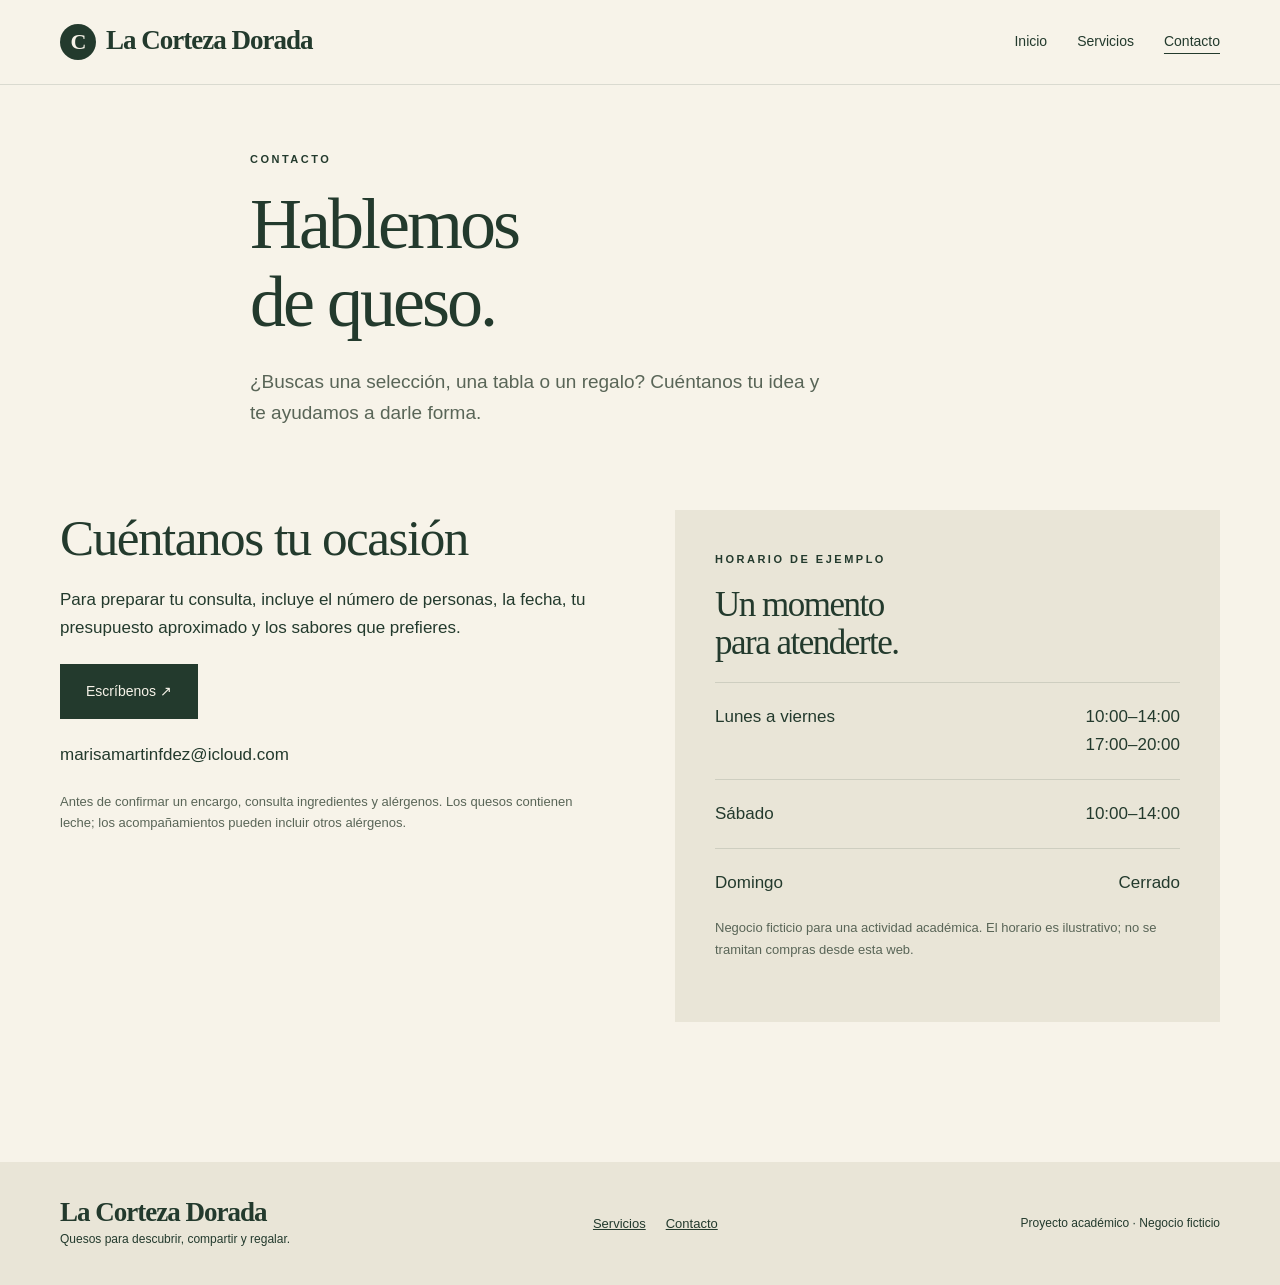
==== contacto.html @ 7dd0cf39 "Primera versión de La Corteza Dorada" ====
<!DOCTYPE html>
<html lang="es"><head><meta charset="UTF-8"><meta name="viewport" content="width=device-width,initial-scale=1"><title>Contacto – La Corteza Dorada</title>
<meta name="robots" content="max-image-preview:large">


<style id="wp-img-auto-sizes-contain-inline-css">
img:is([sizes=auto i],[sizes^="auto," i]){contain-intrinsic-size:3000px 1500px}
/*# sourceURL=wp-img-auto-sizes-contain-inline-css */
</style>
<style id="wp-emoji-styles-inline-css">

	img.wp-smiley, img.emoji {
		display: inline !important;
		border: none !important;
		box-shadow: none !important;
		height: 1em !important;
		width: 1em !important;
		margin: 0 0.07em !important;
		vertical-align: -0.1em !important;
		background: none !important;
		padding: 0 !important;
	}
/*# sourceURL=wp-emoji-styles-inline-css */
</style>
<style id="wp-block-library-inline-css">
:root{--wp-block-synced-color:#7a00df;--wp-block-synced-color--rgb:122,0,223;--wp-bound-block-color:var(--wp-block-synced-color);--wp-editor-canvas-background:#ddd;--wp-admin-theme-color:#007cba;--wp-admin-theme-color--rgb:0,124,186;--wp-admin-theme-color-darker-10:#006ba1;--wp-admin-theme-color-darker-10--rgb:0,107,160.5;--wp-admin-theme-color-darker-20:#005a87;--wp-admin-theme-color-darker-20--rgb:0,90,135;--wp-admin-border-width-focus:2px}@media (min-resolution:192dpi){:root{--wp-admin-border-width-focus:1.5px}}.wp-element-button{cursor:pointer}:root .has-very-light-gray-background-color{background-color:#eee}:root .has-very-dark-gray-background-color{background-color:#313131}:root .has-very-light-gray-color{color:#eee}:root .has-very-dark-gray-color{color:#313131}:root .has-vivid-green-cyan-to-vivid-cyan-blue-gradient-background{background:linear-gradient(135deg,#00d084,#0693e3)}:root .has-purple-crush-gradient-background{background:linear-gradient(135deg,#34e2e4,#4721fb 50%,#ab1dfe)}:root .has-hazy-dawn-gradient-background{background:linear-gradient(135deg,#faaca8,#dad0ec)}:root .has-subdued-olive-gradient-background{background:linear-gradient(135deg,#fafae1,#67a671)}:root .has-atomic-cream-gradient-background{background:linear-gradient(135deg,#fdd79a,#004a59)}:root .has-nightshade-gradient-background{background:linear-gradient(135deg,#330968,#31cdcf)}:root .has-midnight-gradient-background{background:linear-gradient(135deg,#020381,#2874fc)}:root{--wp--preset--font-size--normal:16px;--wp--preset--font-size--huge:42px}.has-regular-font-size{font-size:1em}.has-larger-font-size{font-size:2.625em}.has-normal-font-size{font-size:var(--wp--preset--font-size--normal)}.has-huge-font-size{font-size:var(--wp--preset--font-size--huge)}:root .has-text-align-center{text-align:center}:root .has-text-align-left{text-align:left}:root .has-text-align-right{text-align:right}.has-fit-text{white-space:nowrap!important}#end-resizable-editor-section{display:none}.aligncenter{clear:both}.items-justified-left{justify-content:flex-start}.items-justified-center{justify-content:center}.items-justified-right{justify-content:flex-end}.items-justified-space-between{justify-content:space-between}.screen-reader-text{word-wrap:normal!important;border:0;clip-path:inset(50%);height:1px;margin:-1px;overflow:hidden;padding:0;position:absolute;width:1px;word-break:normal!important}.screen-reader-text:focus{background-color:#ddd;clip-path:none;color:#444;display:block;font-size:1em;height:auto;left:5px;line-height:normal;padding:15px 23px 14px;text-decoration:none;top:5px;width:auto;z-index:100000}html :where(.has-border-color){border-style:solid}html :where([style^=border-color],[style*=";border-color"],[style*="; border-color"]){border-style:solid}html :where([style^=border-top-color],[style*=";border-top-color"],[style*="; border-top-color"]){border-top-style:solid}html :where([style^=border-right-color],[style*=";border-right-color"],[style*="; border-right-color"]){border-right-style:solid}html :where([style^=border-bottom-color],[style*=";border-bottom-color"],[style*="; border-bottom-color"]){border-bottom-style:solid}html :where([style^=border-left-color],[style*=";border-left-color"],[style*="; border-left-color"]){border-left-style:solid}html :where([style^=border-width],[style*=";border-width"],[style*="; border-width"]){border-style:solid}html :where([style^=border-top-width],[style*=";border-top-width"],[style*="; border-top-width"]){border-top-style:solid}html :where([style^=border-right-width],[style*=";border-right-width"],[style*="; border-right-width"]){border-right-style:solid}html :where([style^=border-bottom-width],[style*=";border-bottom-width"],[style*="; border-bottom-width"]){border-bottom-style:solid}html :where([style^=border-left-width],[style*=";border-left-width"],[style*="; border-left-width"]){border-left-style:solid}html :where(img[class*=wp-image-]){height:auto;max-width:100%}:where(figure){margin:0 0 1em}html :where(.is-position-sticky){--wp-admin--admin-bar--position-offset:var(--wp-admin--admin-bar--height,0px)}@media screen and (max-width:600px){html :where(.is-position-sticky){--wp-admin--admin-bar--position-offset:0px}}

/*# sourceURL=/wp-includes/css/dist/block-library/common.min.css */
</style>
<style id="classic-theme-styles-inline-css">
/*! This file is auto-generated */
.wp-block-button__link{color:#fff;background-color:#32373c;border-radius:9999px;box-shadow:none;text-decoration:none;padding:calc(.667em + 2px) calc(1.333em + 2px);font-size:1.125em}.wp-block-file__button{background:#32373c;color:#fff;text-decoration:none}
/*# sourceURL=/wp-includes/css/classic-themes.min.css */
</style>

<style id="global-styles-inline-css">
:root{--wp--preset--aspect-ratio--square: 1;--wp--preset--aspect-ratio--4-3: 4/3;--wp--preset--aspect-ratio--3-4: 3/4;--wp--preset--aspect-ratio--3-2: 3/2;--wp--preset--aspect-ratio--2-3: 2/3;--wp--preset--aspect-ratio--16-9: 16/9;--wp--preset--aspect-ratio--9-16: 9/16;--wp--preset--color--black: #000000;--wp--preset--color--cyan-bluish-gray: #abb8c3;--wp--preset--color--white: #ffffff;--wp--preset--color--pale-pink: #f78da7;--wp--preset--color--vivid-red: #cf2e2e;--wp--preset--color--luminous-vivid-orange: #ff6900;--wp--preset--color--luminous-vivid-amber: #fcb900;--wp--preset--color--light-green-cyan: #7bdcb5;--wp--preset--color--vivid-green-cyan: #00d084;--wp--preset--color--pale-cyan-blue: #8ed1fc;--wp--preset--color--vivid-cyan-blue: #0693e3;--wp--preset--color--vivid-purple: #9b51e0;--wp--preset--gradient--vivid-cyan-blue-to-vivid-purple: linear-gradient(135deg,rgb(6,147,227) 0%,rgb(155,81,224) 100%);--wp--preset--gradient--light-green-cyan-to-vivid-green-cyan: linear-gradient(135deg,rgb(122,220,180) 0%,rgb(0,208,130) 100%);--wp--preset--gradient--luminous-vivid-amber-to-luminous-vivid-orange: linear-gradient(135deg,rgb(252,185,0) 0%,rgb(255,105,0) 100%);--wp--preset--gradient--luminous-vivid-orange-to-vivid-red: linear-gradient(135deg,rgb(255,105,0) 0%,rgb(207,46,46) 100%);--wp--preset--gradient--very-light-gray-to-cyan-bluish-gray: linear-gradient(135deg,rgb(238,238,238) 0%,rgb(169,184,195) 100%);--wp--preset--gradient--cool-to-warm-spectrum: linear-gradient(135deg,rgb(74,234,220) 0%,rgb(151,120,209) 20%,rgb(207,42,186) 40%,rgb(238,44,130) 60%,rgb(251,105,98) 80%,rgb(254,248,76) 100%);--wp--preset--gradient--blush-light-purple: linear-gradient(135deg,rgb(255,206,236) 0%,rgb(152,150,240) 100%);--wp--preset--gradient--blush-bordeaux: linear-gradient(135deg,rgb(254,205,165) 0%,rgb(254,45,45) 50%,rgb(107,0,62) 100%);--wp--preset--gradient--luminous-dusk: linear-gradient(135deg,rgb(255,203,112) 0%,rgb(199,81,192) 50%,rgb(65,88,208) 100%);--wp--preset--gradient--pale-ocean: linear-gradient(135deg,rgb(255,245,203) 0%,rgb(182,227,212) 50%,rgb(51,167,181) 100%);--wp--preset--gradient--electric-grass: linear-gradient(135deg,rgb(202,248,128) 0%,rgb(113,206,126) 100%);--wp--preset--gradient--midnight: linear-gradient(135deg,rgb(2,3,129) 0%,rgb(40,116,252) 100%);--wp--preset--font-size--small: 13px;--wp--preset--font-size--medium: 20px;--wp--preset--font-size--large: 36px;--wp--preset--font-size--x-large: 42px;--wp--preset--spacing--20: 0.44rem;--wp--preset--spacing--30: 0.67rem;--wp--preset--spacing--40: 1rem;--wp--preset--spacing--50: 1.5rem;--wp--preset--spacing--60: 2.25rem;--wp--preset--spacing--70: 3.38rem;--wp--preset--spacing--80: 5.06rem;--wp--preset--shadow--natural: 6px 6px 9px rgba(0, 0, 0, 0.2);--wp--preset--shadow--deep: 12px 12px 50px rgba(0, 0, 0, 0.4);--wp--preset--shadow--sharp: 6px 6px 0px rgba(0, 0, 0, 0.2);--wp--preset--shadow--outlined: 6px 6px 0px -3px rgb(255, 255, 255), 6px 6px rgb(0, 0, 0);--wp--preset--shadow--crisp: 6px 6px 0px rgb(0, 0, 0);}.wp-block-button{--wp--preset--dimension--25: 25%;--wp--preset--dimension--50: 50%;--wp--preset--dimension--75: 75%;--wp--preset--dimension--100: 100%;}:where(body) { margin: 0; }:where(.is-layout-flex){gap: 0.5em;}:where(.is-layout-grid){gap: 0.5em;}body .is-layout-flex{display: flex;}.is-layout-flex{flex-wrap: wrap;align-items: center;}.is-layout-flex > :is(*, div){margin: 0;}body .is-layout-grid{display: grid;}.is-layout-grid > :is(*, div){margin: 0;}body{padding-top: 0px;padding-right: 0px;padding-bottom: 0px;padding-left: 0px;}:root :where(.wp-element-button, .wp-block-button__link){background-color: #32373c;border-width: 0;color: #fff;font-family: inherit;font-size: inherit;font-style: inherit;font-weight: inherit;letter-spacing: inherit;line-height: inherit;padding-top: calc(0.667em + 2px);padding-right: calc(1.333em + 2px);padding-bottom: calc(0.667em + 2px);padding-left: calc(1.333em + 2px);text-decoration: none;text-transform: inherit;}.has-black-color{color: var(--wp--preset--color--black) !important;}.has-cyan-bluish-gray-color{color: var(--wp--preset--color--cyan-bluish-gray) !important;}.has-white-color{color: var(--wp--preset--color--white) !important;}.has-pale-pink-color{color: var(--wp--preset--color--pale-pink) !important;}.has-vivid-red-color{color: var(--wp--preset--color--vivid-red) !important;}.has-luminous-vivid-orange-color{color: var(--wp--preset--color--luminous-vivid-orange) !important;}.has-luminous-vivid-amber-color{color: var(--wp--preset--color--luminous-vivid-amber) !important;}.has-light-green-cyan-color{color: var(--wp--preset--color--light-green-cyan) !important;}.has-vivid-green-cyan-color{color: var(--wp--preset--color--vivid-green-cyan) !important;}.has-pale-cyan-blue-color{color: var(--wp--preset--color--pale-cyan-blue) !important;}.has-vivid-cyan-blue-color{color: var(--wp--preset--color--vivid-cyan-blue) !important;}.has-vivid-purple-color{color: var(--wp--preset--color--vivid-purple) !important;}.has-black-background-color{background-color: var(--wp--preset--color--black) !important;}.has-cyan-bluish-gray-background-color{background-color: var(--wp--preset--color--cyan-bluish-gray) !important;}.has-white-background-color{background-color: var(--wp--preset--color--white) !important;}.has-pale-pink-background-color{background-color: var(--wp--preset--color--pale-pink) !important;}.has-vivid-red-background-color{background-color: var(--wp--preset--color--vivid-red) !important;}.has-luminous-vivid-orange-background-color{background-color: var(--wp--preset--color--luminous-vivid-orange) !important;}.has-luminous-vivid-amber-background-color{background-color: var(--wp--preset--color--luminous-vivid-amber) !important;}.has-light-green-cyan-background-color{background-color: var(--wp--preset--color--light-green-cyan) !important;}.has-vivid-green-cyan-background-color{background-color: var(--wp--preset--color--vivid-green-cyan) !important;}.has-pale-cyan-blue-background-color{background-color: var(--wp--preset--color--pale-cyan-blue) !important;}.has-vivid-cyan-blue-background-color{background-color: var(--wp--preset--color--vivid-cyan-blue) !important;}.has-vivid-purple-background-color{background-color: var(--wp--preset--color--vivid-purple) !important;}.has-black-border-color{border-color: var(--wp--preset--color--black) !important;}.has-cyan-bluish-gray-border-color{border-color: var(--wp--preset--color--cyan-bluish-gray) !important;}.has-white-border-color{border-color: var(--wp--preset--color--white) !important;}.has-pale-pink-border-color{border-color: var(--wp--preset--color--pale-pink) !important;}.has-vivid-red-border-color{border-color: var(--wp--preset--color--vivid-red) !important;}.has-luminous-vivid-orange-border-color{border-color: var(--wp--preset--color--luminous-vivid-orange) !important;}.has-luminous-vivid-amber-border-color{border-color: var(--wp--preset--color--luminous-vivid-amber) !important;}.has-light-green-cyan-border-color{border-color: var(--wp--preset--color--light-green-cyan) !important;}.has-vivid-green-cyan-border-color{border-color: var(--wp--preset--color--vivid-green-cyan) !important;}.has-pale-cyan-blue-border-color{border-color: var(--wp--preset--color--pale-cyan-blue) !important;}.has-vivid-cyan-blue-border-color{border-color: var(--wp--preset--color--vivid-cyan-blue) !important;}.has-vivid-purple-border-color{border-color: var(--wp--preset--color--vivid-purple) !important;}.has-vivid-cyan-blue-to-vivid-purple-gradient-background{background: var(--wp--preset--gradient--vivid-cyan-blue-to-vivid-purple) !important;}.has-light-green-cyan-to-vivid-green-cyan-gradient-background{background: var(--wp--preset--gradient--light-green-cyan-to-vivid-green-cyan) !important;}.has-luminous-vivid-amber-to-luminous-vivid-orange-gradient-background{background: var(--wp--preset--gradient--luminous-vivid-amber-to-luminous-vivid-orange) !important;}.has-luminous-vivid-orange-to-vivid-red-gradient-background{background: var(--wp--preset--gradient--luminous-vivid-orange-to-vivid-red) !important;}.has-very-light-gray-to-cyan-bluish-gray-gradient-background{background: var(--wp--preset--gradient--very-light-gray-to-cyan-bluish-gray) !important;}.has-cool-to-warm-spectrum-gradient-background{background: var(--wp--preset--gradient--cool-to-warm-spectrum) !important;}.has-blush-light-purple-gradient-background{background: var(--wp--preset--gradient--blush-light-purple) !important;}.has-blush-bordeaux-gradient-background{background: var(--wp--preset--gradient--blush-bordeaux) !important;}.has-luminous-dusk-gradient-background{background: var(--wp--preset--gradient--luminous-dusk) !important;}.has-pale-ocean-gradient-background{background: var(--wp--preset--gradient--pale-ocean) !important;}.has-electric-grass-gradient-background{background: var(--wp--preset--gradient--electric-grass) !important;}.has-midnight-gradient-background{background: var(--wp--preset--gradient--midnight) !important;}.has-small-font-size{font-size: var(--wp--preset--font-size--small) !important;}.has-medium-font-size{font-size: var(--wp--preset--font-size--medium) !important;}.has-large-font-size{font-size: var(--wp--preset--font-size--large) !important;}.has-x-large-font-size{font-size: var(--wp--preset--font-size--x-large) !important;}
/*# sourceURL=global-styles-inline-css */
</style>

<link rel="stylesheet" id="la-queseria-css" href="/style.css?ver=1.0.0" media="all">

<meta name="generator" content="WordPress 7.1.4">
<link rel="canonical" href="/contacto.html">

</head><body class="wp-singular page-template-default page page-id-8 wp-embed-responsive wp-theme-la-queseria"><a class="skip" href="#contenido">Saltar al contenido</a><header class="site-header"><div class="wrap header-row"><a class="brand" href="/"><span aria-hidden="true">C</span>La Corteza Dorada</a><nav aria-label="Navegación principal"><a href="/">Inicio</a><a href="/servicios.html">Servicios</a><a href="/contacto.html" aria-current="page">Contacto</a></nav></div></header><main id="contenido">
<section class="wrap page-title">
<p class="eyebrow">Contacto</p>
<h1>Hablemos<br>de queso.</h1>
<p class="lead">¿Buscas una selección, una tabla o un regalo? Cuéntanos tu idea y te ayudamos a darle forma.</p>
</section>
<section class="wrap contact-grid">
<div>
<h2>Cuéntanos tu ocasión</h2>
<p>Para preparar tu consulta, incluye el número de personas, la fecha, tu presupuesto aproximado y los sabores que prefieres.</p>
<p><a class="button" href="mailto:marisamartinfdez@icloud.com">Escríbenos ↗</a></p><p>marisamartinfdez@icloud.com</p>
<p class="small">Antes de confirmar un encargo, consulta ingredientes y alérgenos. Los quesos contienen leche; los acompañamientos pueden incluir otros alérgenos.</p>
</div>
<div class="contact-panel">
<p class="eyebrow">Horario de ejemplo</p>
<h2>Un momento<br>para atenderte.</h2>
<div class="hours"><span>Lunes a viernes</span><span>10:00–14:00<br>17:00–20:00</span></div>
<div class="hours"><span>Sábado</span><span>10:00–14:00</span></div>
<div class="hours"><span>Domingo</span><span>Cerrado</span></div>
<p class="small">Negocio ficticio para una actividad académica. El horario es ilustrativo; no se tramitan compras desde esta web.</p>
</div>
</section>
</main><footer class="site-footer"><div class="wrap footer-row"><div><a class="brand" href="/">La Corteza Dorada</a><p>Quesos para descubrir, compartir y regalar.</p></div><div class="footer-nav"><a href="/servicios.html">Servicios</a><a href="/contacto.html">Contacto</a></div><p>Proyecto académico · Negocio ficticio</p></div></footer>


</body></html>
---- style.css ----
/*
Theme Name: La Corteza Dorada
Author: Marisa
Description: Web de práctica con Inicio, Servicios y Contacto. Al activar crea las páginas que falten sin sustituir contenido existente.
Version: 1.0.0
Requires at least: 6.0
Requires PHP: 7.4
License: GPLv2 or later
Text Domain: la-queseria
*/
:root{--paper:#f7f3e9;--ink:#233a2d;--soft:#e9e5d7;--accent:#d2a04a;--muted:#596557}*{box-sizing:border-box}body{margin:0;background:var(--paper);color:var(--ink);font:17px/1.65 Arial,sans-serif}a{color:inherit}a:focus-visible{outline:3px solid #b27d23;outline-offset:5px}img{max-width:100%;height:auto;display:block}.wrap{width:min(1160px,calc(100% - 64px));margin:auto}.skip{position:absolute;left:-9999px}.skip:focus{left:20px;top:10px;background:white;padding:10px;z-index:20}.site-header{padding:24px 0;border-bottom:1px solid #233a2d22}.header-row{display:flex;justify-content:space-between;align-items:center;gap:24px}.brand{text-decoration:none;font:700 27px Georgia,serif;letter-spacing:-1px}.brand span{display:inline-block;background:var(--ink);color:var(--paper);border-radius:50%;width:36px;line-height:36px;text-align:center;margin-right:10px;font-size:22px}nav{display:flex;gap:30px;align-items:center}nav a{text-decoration:none;font-size:14px}nav a:hover,nav a[aria-current=page]{text-decoration:underline;text-underline-offset:7px}.eyebrow{text-transform:uppercase;letter-spacing:2.5px;font-size:11px;font-weight:bold;margin:0 0 18px}h1,h2,h3{font-family:Georgia,serif;font-weight:400;line-height:1.08}h1{font-size:clamp(48px,6.3vw,82px);letter-spacing:-3px;margin:0 0 24px}h2{font-size:clamp(35px,4vw,52px);letter-spacing:-1.5px;margin:0 0 20px}h3{font-size:28px;margin:20px 0 14px}p{margin:0 0 22px}.lead{font-size:19px;color:var(--muted);max-width:580px}.hero{display:grid;grid-template-columns:1.05fr 1fr;align-items:center;gap:60px;padding:65px 0}.hero img{border-radius:150px 150px 6px 6px}.hero .note{font-size:12px;color:var(--muted);margin:20px 0 0}.button{display:inline-block;text-decoration:none;background:var(--ink);color:var(--paper);padding:15px 25px;border:1px solid var(--ink);font-size:14px}.button:hover{background:#405440}.button.light{background:transparent;color:var(--ink)}.actions{display:flex;gap:12px;flex-wrap:wrap}.ribbon{border-top:1px solid #233a2d33;border-bottom:1px solid #233a2d33;padding:18px 0;display:flex;justify-content:space-between;gap:15px;font-size:12px;text-transform:uppercase;letter-spacing:1.5px}.section{padding:70px 0}.section-intro{display:flex;justify-content:space-between;align-items:end;gap:30px;margin-bottom:35px}.section-intro p{max-width:400px;color:var(--muted)}.grid{display:grid;grid-template-columns:repeat(3,1fr);gap:28px}.card img{width:100%;aspect-ratio:1.25;object-fit:cover;border-radius:4px}.card p{font-size:15px;color:var(--muted)}.tag{font-size:11px;letter-spacing:1.5px;text-transform:uppercase}.band{background:var(--ink);color:var(--paper);padding:55px;border-radius:4px;display:flex;align-items:center;justify-content:space-between;gap:35px}.band h2{font-size:42px}.band p{margin-bottom:0;max-width:630px}.band .button{background:var(--paper);color:var(--ink);white-space:nowrap}.page-title{padding:65px 0 30px;max-width:780px}.page-title h1{font-size:clamp(48px,6vw,72px)}.service{display:grid;grid-template-columns:1fr 1fr;gap:60px;align-items:center;padding:40px 0;border-bottom:1px solid #233a2d22}.service:nth-child(even) img{order:2}.service img{width:100%;max-height:400px;object-fit:cover;border-radius:4px}.service p{color:var(--muted)}.service .number{font-size:12px;letter-spacing:2px}.contact-grid{display:grid;grid-template-columns:1fr 1fr;gap:70px;padding:30px 0 70px}.contact-panel{background:var(--soft);padding:40px}.contact-panel h2{font-size:35px}.hours{padding:20px 0;border-top:1px solid #233a2d22;display:flex;justify-content:space-between;gap:20px}.small{font-size:13px;color:var(--muted)}.pending{font-size:14px;padding:16px 0;border-top:1px solid #233a2d33}.site-footer{margin-top:70px;background:var(--soft);padding:35px 0}.footer-row{display:flex;justify-content:space-between;gap:25px;align-items:center}.site-footer p{margin:0;font-size:12px}.footer-nav{display:flex;gap:20px;font-size:13px}.editor-styles-wrapper{background:var(--paper);color:var(--ink)}@media(max-width:800px){.wrap{width:calc(100% - 36px)}.header-row{flex-direction:column;gap:14px}.brand{font-size:25px}nav{gap:26px}.hero{grid-template-columns:1fr;gap:30px;padding:40px 0}h1{letter-spacing:-2px}.hero img{max-height:480px;width:100%;object-fit:cover;border-radius:80px 80px 4px 4px}.ribbon{font-size:9px;letter-spacing:.5px;flex-wrap:wrap}.section{padding:45px 0}.section-intro{display:block}.grid{grid-template-columns:1fr;gap:25px}.card img{max-height:330px}.band{display:block;padding:30px}.band h2{font-size:36px}.band .button{margin-top:25px}.service{grid-template-columns:1fr;gap:25px}.service:nth-child(even) img{order:0}.contact-grid{grid-template-columns:1fr;gap:25px}.contact-panel{padding:25px}.footer-row{display:block}.footer-nav{margin:18px 0}.hours{font-size:14px}.page-title{padding-top:40px}}
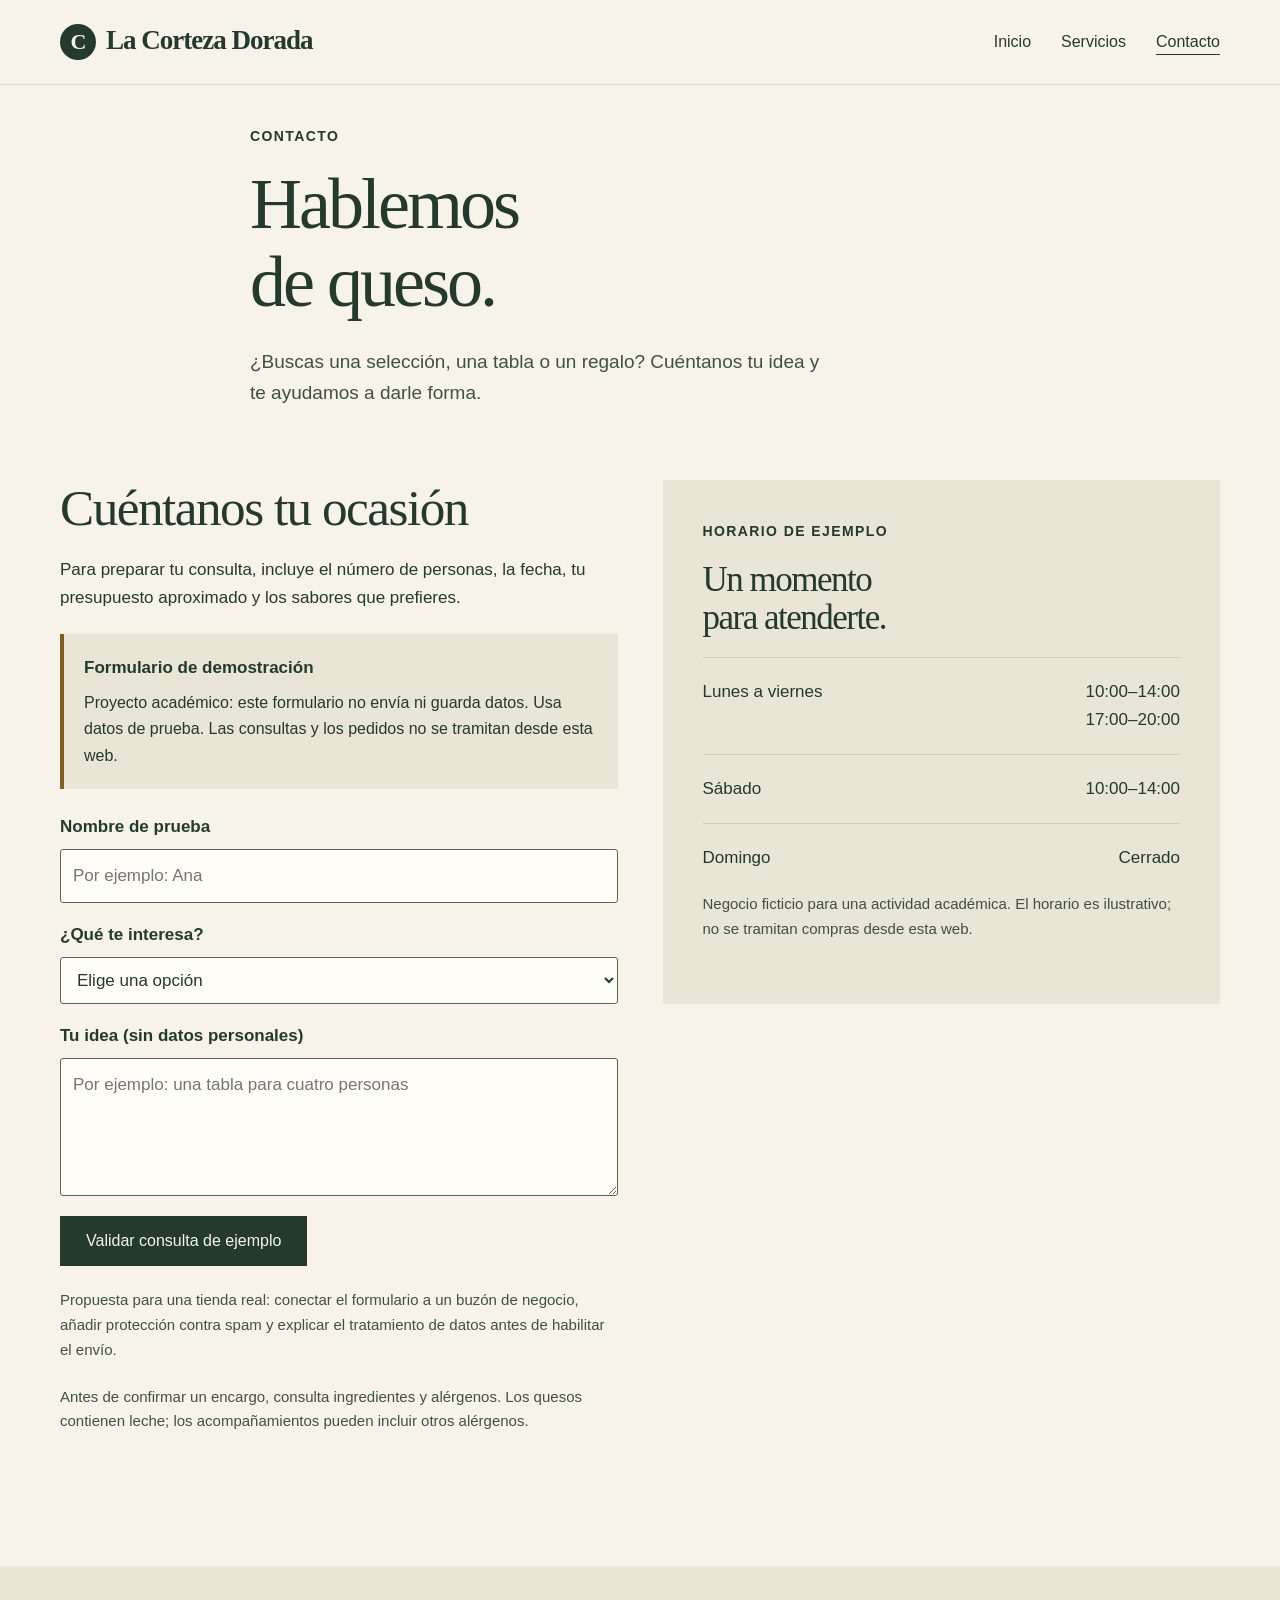
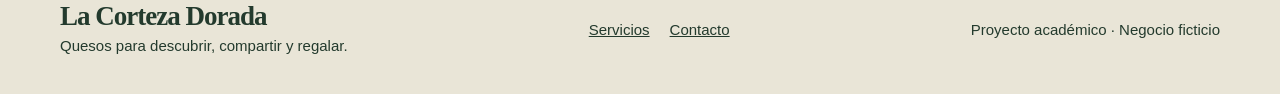
==== commit f73b836e: "Retirar correo personal y proponer formulario de negocio" ====
--- a/contacto.html
+++ b/contacto.html
@@ -1,49 +1,5 @@
 <!DOCTYPE html>
-<html lang="es"><head><meta charset="UTF-8"><meta name="viewport" content="width=device-width,initial-scale=1"><title>Contacto – La Corteza Dorada</title>
-<meta name="robots" content="max-image-preview:large">
-
-
-<style id="wp-img-auto-sizes-contain-inline-css">
-img:is([sizes=auto i],[sizes^="auto," i]){contain-intrinsic-size:3000px 1500px}
-/*# sourceURL=wp-img-auto-sizes-contain-inline-css */
-</style>
-<style id="wp-emoji-styles-inline-css">
-
-	img.wp-smiley, img.emoji {
-		display: inline !important;
-		border: none !important;
-		box-shadow: none !important;
-		height: 1em !important;
-		width: 1em !important;
-		margin: 0 0.07em !important;
-		vertical-align: -0.1em !important;
-		background: none !important;
-		padding: 0 !important;
-	}
-/*# sourceURL=wp-emoji-styles-inline-css */
-</style>
-<style id="wp-block-library-inline-css">
-:root{--wp-block-synced-color:#7a00df;--wp-block-synced-color--rgb:122,0,223;--wp-bound-block-color:var(--wp-block-synced-color);--wp-editor-canvas-background:#ddd;--wp-admin-theme-color:#007cba;--wp-admin-theme-color--rgb:0,124,186;--wp-admin-theme-color-darker-10:#006ba1;--wp-admin-theme-color-darker-10--rgb:0,107,160.5;--wp-admin-theme-color-darker-20:#005a87;--wp-admin-theme-color-darker-20--rgb:0,90,135;--wp-admin-border-width-focus:2px}@media (min-resolution:192dpi){:root{--wp-admin-border-width-focus:1.5px}}.wp-element-button{cursor:pointer}:root .has-very-light-gray-background-color{background-color:#eee}:root .has-very-dark-gray-background-color{background-color:#313131}:root .has-very-light-gray-color{color:#eee}:root .has-very-dark-gray-color{color:#313131}:root .has-vivid-green-cyan-to-vivid-cyan-blue-gradient-background{background:linear-gradient(135deg,#00d084,#0693e3)}:root .has-purple-crush-gradient-background{background:linear-gradient(135deg,#34e2e4,#4721fb 50%,#ab1dfe)}:root .has-hazy-dawn-gradient-background{background:linear-gradient(135deg,#faaca8,#dad0ec)}:root .has-subdued-olive-gradient-background{background:linear-gradient(135deg,#fafae1,#67a671)}:root .has-atomic-cream-gradient-background{background:linear-gradient(135deg,#fdd79a,#004a59)}:root .has-nightshade-gradient-background{background:linear-gradient(135deg,#330968,#31cdcf)}:root .has-midnight-gradient-background{background:linear-gradient(135deg,#020381,#2874fc)}:root{--wp--preset--font-size--normal:16px;--wp--preset--font-size--huge:42px}.has-regular-font-size{font-size:1em}.has-larger-font-size{font-size:2.625em}.has-normal-font-size{font-size:var(--wp--preset--font-size--normal)}.has-huge-font-size{font-size:var(--wp--preset--font-size--huge)}:root .has-text-align-center{text-align:center}:root .has-text-align-left{text-align:left}:root .has-text-align-right{text-align:right}.has-fit-text{white-space:nowrap!important}#end-resizable-editor-section{display:none}.aligncenter{clear:both}.items-justified-left{justify-content:flex-start}.items-justified-center{justify-content:center}.items-justified-right{justify-content:flex-end}.items-justified-space-between{justify-content:space-between}.screen-reader-text{word-wrap:normal!important;border:0;clip-path:inset(50%);height:1px;margin:-1px;overflow:hidden;padding:0;position:absolute;width:1px;word-break:normal!important}.screen-reader-text:focus{background-color:#ddd;clip-path:none;color:#444;display:block;font-size:1em;height:auto;left:5px;line-height:normal;padding:15px 23px 14px;text-decoration:none;top:5px;width:auto;z-index:100000}html :where(.has-border-color){border-style:solid}html :where([style^=border-color],[style*=";border-color"],[style*="; border-color"]){border-style:solid}html :where([style^=border-top-color],[style*=";border-top-color"],[style*="; border-top-color"]){border-top-style:solid}html :where([style^=border-right-color],[style*=";border-right-color"],[style*="; border-right-color"]){border-right-style:solid}html :where([style^=border-bottom-color],[style*=";border-bottom-color"],[style*="; border-bottom-color"]){border-bottom-style:solid}html :where([style^=border-left-color],[style*=";border-left-color"],[style*="; border-left-color"]){border-left-style:solid}html :where([style^=border-width],[style*=";border-width"],[style*="; border-width"]){border-style:solid}html :where([style^=border-top-width],[style*=";border-top-width"],[style*="; border-top-width"]){border-top-style:solid}html :where([style^=border-right-width],[style*=";border-right-width"],[style*="; border-right-width"]){border-right-style:solid}html :where([style^=border-bottom-width],[style*=";border-bottom-width"],[style*="; border-bottom-width"]){border-bottom-style:solid}html :where([style^=border-left-width],[style*=";border-left-width"],[style*="; border-left-width"]){border-left-style:solid}html :where(img[class*=wp-image-]){height:auto;max-width:100%}:where(figure){margin:0 0 1em}html :where(.is-position-sticky){--wp-admin--admin-bar--position-offset:var(--wp-admin--admin-bar--height,0px)}@media screen and (max-width:600px){html :where(.is-position-sticky){--wp-admin--admin-bar--position-offset:0px}}
-
-/*# sourceURL=/wp-includes/css/dist/block-library/common.min.css */
-</style>
-<style id="classic-theme-styles-inline-css">
-/*! This file is auto-generated */
-.wp-block-button__link{color:#fff;background-color:#32373c;border-radius:9999px;box-shadow:none;text-decoration:none;padding:calc(.667em + 2px) calc(1.333em + 2px);font-size:1.125em}.wp-block-file__button{background:#32373c;color:#fff;text-decoration:none}
-/*# sourceURL=/wp-includes/css/classic-themes.min.css */
-</style>
-
-<style id="global-styles-inline-css">
-:root{--wp--preset--aspect-ratio--square: 1;--wp--preset--aspect-ratio--4-3: 4/3;--wp--preset--aspect-ratio--3-4: 3/4;--wp--preset--aspect-ratio--3-2: 3/2;--wp--preset--aspect-ratio--2-3: 2/3;--wp--preset--aspect-ratio--16-9: 16/9;--wp--preset--aspect-ratio--9-16: 9/16;--wp--preset--color--black: #000000;--wp--preset--color--cyan-bluish-gray: #abb8c3;--wp--preset--color--white: #ffffff;--wp--preset--color--pale-pink: #f78da7;--wp--preset--color--vivid-red: #cf2e2e;--wp--preset--color--luminous-vivid-orange: #ff6900;--wp--preset--color--luminous-vivid-amber: #fcb900;--wp--preset--color--light-green-cyan: #7bdcb5;--wp--preset--color--vivid-green-cyan: #00d084;--wp--preset--color--pale-cyan-blue: #8ed1fc;--wp--preset--color--vivid-cyan-blue: #0693e3;--wp--preset--color--vivid-purple: #9b51e0;--wp--preset--gradient--vivid-cyan-blue-to-vivid-purple: linear-gradient(135deg,rgb(6,147,227) 0%,rgb(155,81,224) 100%);--wp--preset--gradient--light-green-cyan-to-vivid-green-cyan: linear-gradient(135deg,rgb(122,220,180) 0%,rgb(0,208,130) 100%);--wp--preset--gradient--luminous-vivid-amber-to-luminous-vivid-orange: linear-gradient(135deg,rgb(252,185,0) 0%,rgb(255,105,0) 100%);--wp--preset--gradient--luminous-vivid-orange-to-vivid-red: linear-gradient(135deg,rgb(255,105,0) 0%,rgb(207,46,46) 100%);--wp--preset--gradient--very-light-gray-to-cyan-bluish-gray: linear-gradient(135deg,rgb(238,238,238) 0%,rgb(169,184,195) 100%);--wp--preset--gradient--cool-to-warm-spectrum: linear-gradient(135deg,rgb(74,234,220) 0%,rgb(151,120,209) 20%,rgb(207,42,186) 40%,rgb(238,44,130) 60%,rgb(251,105,98) 80%,rgb(254,248,76) 100%);--wp--preset--gradient--blush-light-purple: linear-gradient(135deg,rgb(255,206,236) 0%,rgb(152,150,240) 100%);--wp--preset--gradient--blush-bordeaux: linear-gradient(135deg,rgb(254,205,165) 0%,rgb(254,45,45) 50%,rgb(107,0,62) 100%);--wp--preset--gradient--luminous-dusk: linear-gradient(135deg,rgb(255,203,112) 0%,rgb(199,81,192) 50%,rgb(65,88,208) 100%);--wp--preset--gradient--pale-ocean: linear-gradient(135deg,rgb(255,245,203) 0%,rgb(182,227,212) 50%,rgb(51,167,181) 100%);--wp--preset--gradient--electric-grass: linear-gradient(135deg,rgb(202,248,128) 0%,rgb(113,206,126) 100%);--wp--preset--gradient--midnight: linear-gradient(135deg,rgb(2,3,129) 0%,rgb(40,116,252) 100%);--wp--preset--font-size--small: 13px;--wp--preset--font-size--medium: 20px;--wp--preset--font-size--large: 36px;--wp--preset--font-size--x-large: 42px;--wp--preset--spacing--20: 0.44rem;--wp--preset--spacing--30: 0.67rem;--wp--preset--spacing--40: 1rem;--wp--preset--spacing--50: 1.5rem;--wp--preset--spacing--60: 2.25rem;--wp--preset--spacing--70: 3.38rem;--wp--preset--spacing--80: 5.06rem;--wp--preset--shadow--natural: 6px 6px 9px rgba(0, 0, 0, 0.2);--wp--preset--shadow--deep: 12px 12px 50px rgba(0, 0, 0, 0.4);--wp--preset--shadow--sharp: 6px 6px 0px rgba(0, 0, 0, 0.2);--wp--preset--shadow--outlined: 6px 6px 0px -3px rgb(255, 255, 255), 6px 6px rgb(0, 0, 0);--wp--preset--shadow--crisp: 6px 6px 0px rgb(0, 0, 0);}.wp-block-button{--wp--preset--dimension--25: 25%;--wp--preset--dimension--50: 50%;--wp--preset--dimension--75: 75%;--wp--preset--dimension--100: 100%;}:where(body) { margin: 0; }:where(.is-layout-flex){gap: 0.5em;}:where(.is-layout-grid){gap: 0.5em;}body .is-layout-flex{display: flex;}.is-layout-flex{flex-wrap: wrap;align-items: center;}.is-layout-flex > :is(*, div){margin: 0;}body .is-layout-grid{display: grid;}.is-layout-grid > :is(*, div){margin: 0;}body{padding-top: 0px;padding-right: 0px;padding-bottom: 0px;padding-left: 0px;}:root :where(.wp-element-button, .wp-block-button__link){background-color: #32373c;border-width: 0;color: #fff;font-family: inherit;font-size: inherit;font-style: inherit;font-weight: inherit;letter-spacing: inherit;line-height: inherit;padding-top: calc(0.667em + 2px);padding-right: calc(1.333em + 2px);padding-bottom: calc(0.667em + 2px);padding-left: calc(1.333em + 2px);text-decoration: none;text-transform: inherit;}.has-black-color{color: var(--wp--preset--color--black) !important;}.has-cyan-bluish-gray-color{color: var(--wp--preset--color--cyan-bluish-gray) !important;}.has-white-color{color: var(--wp--preset--color--white) !important;}.has-pale-pink-color{color: var(--wp--preset--color--pale-pink) !important;}.has-vivid-red-color{color: var(--wp--preset--color--vivid-red) !important;}.has-luminous-vivid-orange-color{color: var(--wp--preset--color--luminous-vivid-orange) !important;}.has-luminous-vivid-amber-color{color: var(--wp--preset--color--luminous-vivid-amber) !important;}.has-light-green-cyan-color{color: var(--wp--preset--color--light-green-cyan) !important;}.has-vivid-green-cyan-color{color: var(--wp--preset--color--vivid-green-cyan) !important;}.has-pale-cyan-blue-color{color: var(--wp--preset--color--pale-cyan-blue) !important;}.has-vivid-cyan-blue-color{color: var(--wp--preset--color--vivid-cyan-blue) !important;}.has-vivid-purple-color{color: var(--wp--preset--color--vivid-purple) !important;}.has-black-background-color{background-color: var(--wp--preset--color--black) !important;}.has-cyan-bluish-gray-background-color{background-color: var(--wp--preset--color--cyan-bluish-gray) !important;}.has-white-background-color{background-color: var(--wp--preset--color--white) !important;}.has-pale-pink-background-color{background-color: var(--wp--preset--color--pale-pink) !important;}.has-vivid-red-background-color{background-color: var(--wp--preset--color--vivid-red) !important;}.has-luminous-vivid-orange-background-color{background-color: var(--wp--preset--color--luminous-vivid-orange) !important;}.has-luminous-vivid-amber-background-color{background-color: var(--wp--preset--color--luminous-vivid-amber) !important;}.has-light-green-cyan-background-color{background-color: var(--wp--preset--color--light-green-cyan) !important;}.has-vivid-green-cyan-background-color{background-color: var(--wp--preset--color--vivid-green-cyan) !important;}.has-pale-cyan-blue-background-color{background-color: var(--wp--preset--color--pale-cyan-blue) !important;}.has-vivid-cyan-blue-background-color{background-color: var(--wp--preset--color--vivid-cyan-blue) !important;}.has-vivid-purple-background-color{background-color: var(--wp--preset--color--vivid-purple) !important;}.has-black-border-color{border-color: var(--wp--preset--color--black) !important;}.has-cyan-bluish-gray-border-color{border-color: var(--wp--preset--color--cyan-bluish-gray) !important;}.has-white-border-color{border-color: var(--wp--preset--color--white) !important;}.has-pale-pink-border-color{border-color: var(--wp--preset--color--pale-pink) !important;}.has-vivid-red-border-color{border-color: var(--wp--preset--color--vivid-red) !important;}.has-luminous-vivid-orange-border-color{border-color: var(--wp--preset--color--luminous-vivid-orange) !important;}.has-luminous-vivid-amber-border-color{border-color: var(--wp--preset--color--luminous-vivid-amber) !important;}.has-light-green-cyan-border-color{border-color: var(--wp--preset--color--light-green-cyan) !important;}.has-vivid-green-cyan-border-color{border-color: var(--wp--preset--color--vivid-green-cyan) !important;}.has-pale-cyan-blue-border-color{border-color: var(--wp--preset--color--pale-cyan-blue) !important;}.has-vivid-cyan-blue-border-color{border-color: var(--wp--preset--color--vivid-cyan-blue) !important;}.has-vivid-purple-border-color{border-color: var(--wp--preset--color--vivid-purple) !important;}.has-vivid-cyan-blue-to-vivid-purple-gradient-background{background: var(--wp--preset--gradient--vivid-cyan-blue-to-vivid-purple) !important;}.has-light-green-cyan-to-vivid-green-cyan-gradient-background{background: var(--wp--preset--gradient--light-green-cyan-to-vivid-green-cyan) !important;}.has-luminous-vivid-amber-to-luminous-vivid-orange-gradient-background{background: var(--wp--preset--gradient--luminous-vivid-amber-to-luminous-vivid-orange) !important;}.has-luminous-vivid-orange-to-vivid-red-gradient-background{background: var(--wp--preset--gradient--luminous-vivid-orange-to-vivid-red) !important;}.has-very-light-gray-to-cyan-bluish-gray-gradient-background{background: var(--wp--preset--gradient--very-light-gray-to-cyan-bluish-gray) !important;}.has-cool-to-warm-spectrum-gradient-background{background: var(--wp--preset--gradient--cool-to-warm-spectrum) !important;}.has-blush-light-purple-gradient-background{background: var(--wp--preset--gradient--blush-light-purple) !important;}.has-blush-bordeaux-gradient-background{background: var(--wp--preset--gradient--blush-bordeaux) !important;}.has-luminous-dusk-gradient-background{background: var(--wp--preset--gradient--luminous-dusk) !important;}.has-pale-ocean-gradient-background{background: var(--wp--preset--gradient--pale-ocean) !important;}.has-electric-grass-gradient-background{background: var(--wp--preset--gradient--electric-grass) !important;}.has-midnight-gradient-background{background: var(--wp--preset--gradient--midnight) !important;}.has-small-font-size{font-size: var(--wp--preset--font-size--small) !important;}.has-medium-font-size{font-size: var(--wp--preset--font-size--medium) !important;}.has-large-font-size{font-size: var(--wp--preset--font-size--large) !important;}.has-x-large-font-size{font-size: var(--wp--preset--font-size--x-large) !important;}
-/*# sourceURL=global-styles-inline-css */
-</style>
-
-<link rel="stylesheet" id="la-queseria-css" href="/style.css?ver=1.0.0" media="all">
-
-<meta name="generator" content="WordPress 7.1.4">
-<link rel="canonical" href="/contacto.html">
-
-</head><body class="wp-singular page-template-default page page-id-8 wp-embed-responsive wp-theme-la-queseria"><a class="skip" href="#contenido">Saltar al contenido</a><header class="site-header"><div class="wrap header-row"><a class="brand" href="/"><span aria-hidden="true">C</span>La Corteza Dorada</a><nav aria-label="Navegación principal"><a href="/">Inicio</a><a href="/servicios.html">Servicios</a><a href="/contacto.html" aria-current="page">Contacto</a></nav></div></header><main id="contenido">
+<html lang="es"><head><meta charset="UTF-8"><meta name="viewport" content="width=device-width,initial-scale=1"><title>Contacto – La Corteza Dorada</title><meta name="description" content="Conoce la propuesta de contacto de La Corteza Dorada y prueba su formulario de demostración sin envío de datos."><link rel="stylesheet" href="/style.css?ver=2.0.0"><link rel="canonical" href="https://la-corteza-dorada-web.vercel.app/contacto.html"></head><body class="wp-singular page-template-default page page-id-8 wp-embed-responsive wp-theme-la-queseria"><a class="skip" href="#contenido">Saltar al contenido</a><header class="site-header"><div class="wrap header-row"><a class="brand" href="/"><span aria-hidden="true">C</span>La Corteza Dorada</a><nav aria-label="Navegación principal"><a href="/">Inicio</a><a href="/servicios.html">Servicios</a><a href="/contacto.html" aria-current="page">Contacto</a></nav></div></header><main id="contenido">
 <section class="wrap page-title">
 <p class="eyebrow">Contacto</p>
 <h1>Hablemos<br>de queso.</h1>
@@ -53,7 +9,13 @@
 <div>
 <h2>Cuéntanos tu ocasión</h2>
 <p>Para preparar tu consulta, incluye el número de personas, la fecha, tu presupuesto aproximado y los sabores que prefieres.</p>
-<p><a class="button" href="mailto:marisamartinfdez@icloud.com">Escríbenos ↗</a></p><p>marisamartinfdez@icloud.com</p>
+<div class="demo-notice"><strong>Formulario de demostración</strong><p>Proyecto académico: este formulario no envía ni guarda datos. Usa datos de prueba. Las consultas y los pedidos no se tramitan desde esta web.</p></div>
+<form id="consulta-demo">
+<label for="consulta-nombre">Nombre de prueba</label><input id="consulta-nombre" name="nombre" required maxlength="80" autocomplete="off" placeholder="Por ejemplo: Ana">
+<label for="consulta-tema">¿Qué te interesa?</label><select id="consulta-tema" name="tema" required><option value="">Elige una opción</option><option>Selección de quesos</option><option>Tabla para compartir</option><option>Regalo</option></select>
+<label for="consulta-mensaje">Tu idea (sin datos personales)</label><textarea id="consulta-mensaje" name="mensaje" required maxlength="1000" rows="4" placeholder="Por ejemplo: una tabla para cuatro personas"></textarea>
+<button class="button" type="submit">Validar consulta de ejemplo</button><p id="consulta-estado" class="form-status" role="status" aria-live="polite"></p>
+</form><p class="small">Propuesta para una tienda real: conectar el formulario a un buzón de negocio, añadir protección contra spam y explicar el tratamiento de datos antes de habilitar el envío.</p>
 <p class="small">Antes de confirmar un encargo, consulta ingredientes y alérgenos. Los quesos contienen leche; los acompañamientos pueden incluir otros alérgenos.</p>
 </div>
 <div class="contact-panel">
@@ -68,4 +30,4 @@
 </main><footer class="site-footer"><div class="wrap footer-row"><div><a class="brand" href="/">La Corteza Dorada</a><p>Quesos para descubrir, compartir y regalar.</p></div><div class="footer-nav"><a href="/servicios.html">Servicios</a><a href="/contacto.html">Contacto</a></div><p>Proyecto académico · Negocio ficticio</p></div></footer>
 
 
-</body></html>
+<script>document.getElementById('consulta-demo').addEventListener('submit',function(event){event.preventDefault();document.getElementById('consulta-estado').textContent='Consulta de ejemplo validada. No se ha enviado ni guardado ningún dato.';});</script></body></html>
--- a/style.css
+++ b/style.css
@@ -1,6 +1,6 @@
 /*
 Theme Name: La Corteza Dorada
-Author: Marisa
+Author: Marisa, con asistencia de IA
 Description: Web de práctica con Inicio, Servicios y Contacto. Al activar crea las páginas que falten sin sustituir contenido existente.
 Version: 1.0.0
 Requires at least: 6.0
@@ -9,3 +9,10 @@
 Text Domain: la-queseria
 */
 :root{--paper:#f7f3e9;--ink:#233a2d;--soft:#e9e5d7;--accent:#d2a04a;--muted:#596557}*{box-sizing:border-box}body{margin:0;background:var(--paper);color:var(--ink);font:17px/1.65 Arial,sans-serif}a{color:inherit}a:focus-visible{outline:3px solid #b27d23;outline-offset:5px}img{max-width:100%;height:auto;display:block}.wrap{width:min(1160px,calc(100% - 64px));margin:auto}.skip{position:absolute;left:-9999px}.skip:focus{left:20px;top:10px;background:white;padding:10px;z-index:20}.site-header{padding:24px 0;border-bottom:1px solid #233a2d22}.header-row{display:flex;justify-content:space-between;align-items:center;gap:24px}.brand{text-decoration:none;font:700 27px Georgia,serif;letter-spacing:-1px}.brand span{display:inline-block;background:var(--ink);color:var(--paper);border-radius:50%;width:36px;line-height:36px;text-align:center;margin-right:10px;font-size:22px}nav{display:flex;gap:30px;align-items:center}nav a{text-decoration:none;font-size:14px}nav a:hover,nav a[aria-current=page]{text-decoration:underline;text-underline-offset:7px}.eyebrow{text-transform:uppercase;letter-spacing:2.5px;font-size:11px;font-weight:bold;margin:0 0 18px}h1,h2,h3{font-family:Georgia,serif;font-weight:400;line-height:1.08}h1{font-size:clamp(48px,6.3vw,82px);letter-spacing:-3px;margin:0 0 24px}h2{font-size:clamp(35px,4vw,52px);letter-spacing:-1.5px;margin:0 0 20px}h3{font-size:28px;margin:20px 0 14px}p{margin:0 0 22px}.lead{font-size:19px;color:var(--muted);max-width:580px}.hero{display:grid;grid-template-columns:1.05fr 1fr;align-items:center;gap:60px;padding:65px 0}.hero img{border-radius:150px 150px 6px 6px}.hero .note{font-size:12px;color:var(--muted);margin:20px 0 0}.button{display:inline-block;text-decoration:none;background:var(--ink);color:var(--paper);padding:15px 25px;border:1px solid var(--ink);font-size:14px}.button:hover{background:#405440}.button.light{background:transparent;color:var(--ink)}.actions{display:flex;gap:12px;flex-wrap:wrap}.ribbon{border-top:1px solid #233a2d33;border-bottom:1px solid #233a2d33;padding:18px 0;display:flex;justify-content:space-between;gap:15px;font-size:12px;text-transform:uppercase;letter-spacing:1.5px}.section{padding:70px 0}.section-intro{display:flex;justify-content:space-between;align-items:end;gap:30px;margin-bottom:35px}.section-intro p{max-width:400px;color:var(--muted)}.grid{display:grid;grid-template-columns:repeat(3,1fr);gap:28px}.card img{width:100%;aspect-ratio:1.25;object-fit:cover;border-radius:4px}.card p{font-size:15px;color:var(--muted)}.tag{font-size:11px;letter-spacing:1.5px;text-transform:uppercase}.band{background:var(--ink);color:var(--paper);padding:55px;border-radius:4px;display:flex;align-items:center;justify-content:space-between;gap:35px}.band h2{font-size:42px}.band p{margin-bottom:0;max-width:630px}.band .button{background:var(--paper);color:var(--ink);white-space:nowrap}.page-title{padding:65px 0 30px;max-width:780px}.page-title h1{font-size:clamp(48px,6vw,72px)}.service{display:grid;grid-template-columns:1fr 1fr;gap:60px;align-items:center;padding:40px 0;border-bottom:1px solid #233a2d22}.service:nth-child(even) img{order:2}.service img{width:100%;max-height:400px;object-fit:cover;border-radius:4px}.service p{color:var(--muted)}.service .number{font-size:12px;letter-spacing:2px}.contact-grid{display:grid;grid-template-columns:1fr 1fr;gap:70px;padding:30px 0 70px}.contact-panel{background:var(--soft);padding:40px}.contact-panel h2{font-size:35px}.hours{padding:20px 0;border-top:1px solid #233a2d22;display:flex;justify-content:space-between;gap:20px}.small{font-size:13px;color:var(--muted)}.pending{font-size:14px;padding:16px 0;border-top:1px solid #233a2d33}.site-footer{margin-top:70px;background:var(--soft);padding:35px 0}.footer-row{display:flex;justify-content:space-between;gap:25px;align-items:center}.site-footer p{margin:0;font-size:12px}.footer-nav{display:flex;gap:20px;font-size:13px}.editor-styles-wrapper{background:var(--paper);color:var(--ink)}@media(max-width:800px){.wrap{width:calc(100% - 36px)}.header-row{flex-direction:column;gap:14px}.brand{font-size:25px}nav{gap:26px}.hero{grid-template-columns:1fr;gap:30px;padding:40px 0}h1{letter-spacing:-2px}.hero img{max-height:480px;width:100%;object-fit:cover;border-radius:80px 80px 4px 4px}.ribbon{font-size:9px;letter-spacing:.5px;flex-wrap:wrap}.section{padding:45px 0}.section-intro{display:block}.grid{grid-template-columns:1fr;gap:25px}.card img{max-height:330px}.band{display:block;padding:30px}.band h2{font-size:36px}.band .button{margin-top:25px}.service{grid-template-columns:1fr;gap:25px}.service:nth-child(even) img{order:0}.contact-grid{grid-template-columns:1fr;gap:25px}.contact-panel{padding:25px}.footer-row{display:block}.footer-nav{margin:18px 0}.hours{font-size:14px}.page-title{padding-top:40px}}
+
+/* Fotografías reales: encuadres estables en ordenador y móvil. */
+.hero img{width:100%;height:540px;object-fit:cover;object-position:center}.service img{height:400px;object-fit:cover}.card img{object-position:center}@media(max-width:800px){.hero img{height:420px}.service img{height:354px}}
+
+/* Revisión de legibilidad, espacios y contacto - noviembre 2026. */
+:root{--muted:#405044}html{scroll-behavior:smooth}.hero{padding:36px 0 24px;gap:44px}.hero>p{margin:0}.hero img{height:480px}.hero .note{font-size:15px;line-height:1.6;margin-top:18px}.section{padding:40px 0}.section-intro{margin-bottom:24px}.eyebrow,.tag,.service .number{font-size:14px;letter-spacing:1.4px}.ribbon{font-size:14px;letter-spacing:1px;padding:14px 0}.small,.pending,.site-footer p,.footer-nav{font-size:15px;line-height:1.65}.card p{font-size:17px}.button,nav a{font-size:16px}.site-footer{margin-top:40px}.band .eyebrow{color:#f7f3e9}.page-title{padding:40px 0 20px}.demo-notice{padding:20px;background:var(--soft);border-left:4px solid #815f20;margin-bottom:24px}.demo-notice p{margin:8px 0 0;font-size:16px}form label{display:block;font-weight:bold;margin:18px 0 8px}form input,form select,form textarea{display:block;width:100%;border:1px solid #596557;border-radius:3px;padding:12px;background:#fffdf7;color:var(--ink);font:inherit}form input:focus,form select:focus,form textarea:focus{outline:3px solid #815f20;outline-offset:2px}form button{margin-top:20px;cursor:pointer}.form-status{margin-top:18px;font-size:16px}.contact-grid{gap:45px}.contact-panel{align-self:start}.contact-grid>div{min-width:0}
+@media(max-width:800px){.hero{padding:28px 0 22px;gap:24px}.hero img{height:330px}.section{padding:30px 0}.ribbon{font-size:13px;gap:12px}.service .number{font-size:14px}.hours{font-size:16px}.page-title{padding-top:28px}.contact-grid{padding-bottom:30px}.band{padding:26px}.eyebrow{font-size:13px}}
